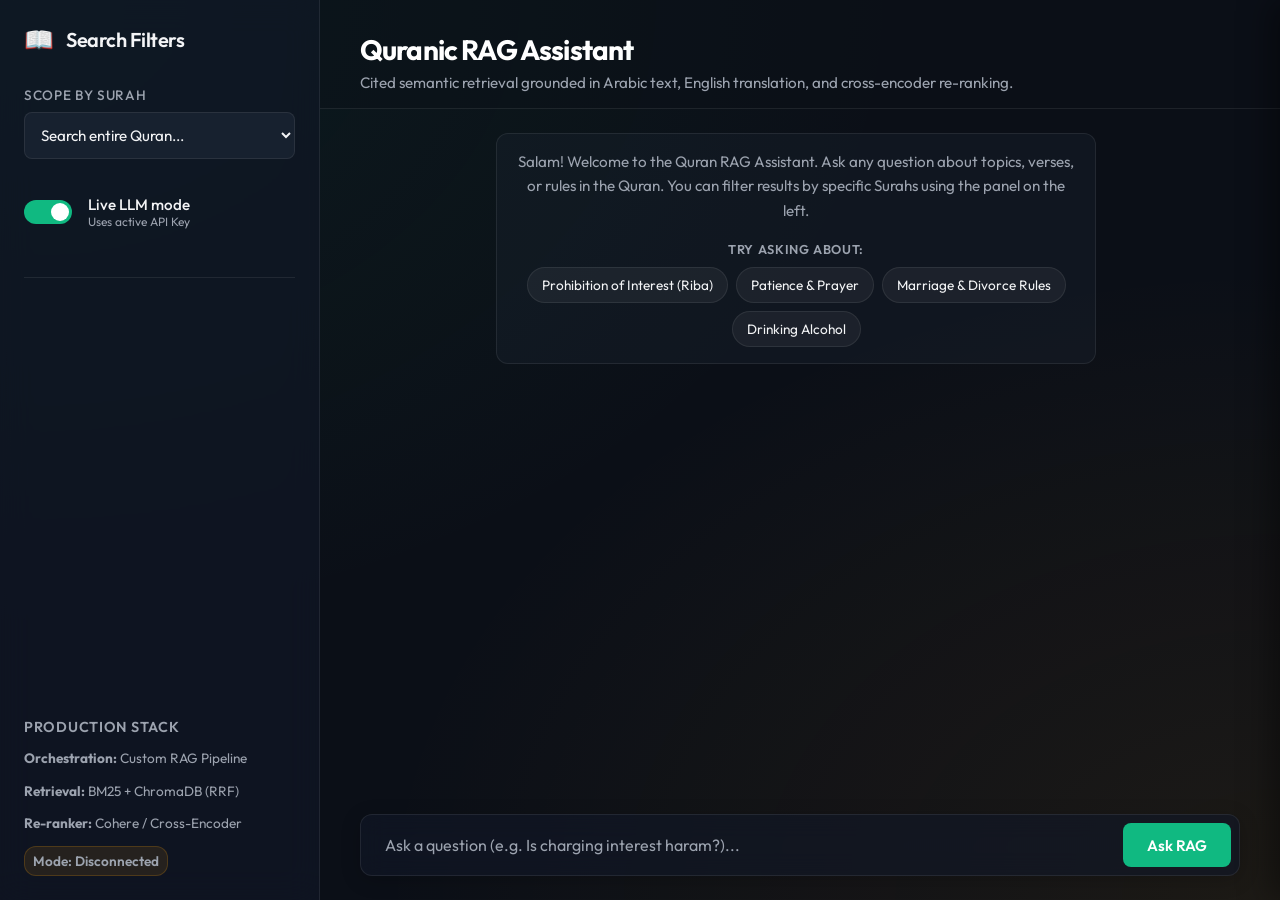
==== api/static/index.html @ c71220da "feat: implement end-to-end Quran RAG pipeline including ingestion, thematic chunking, vector storage" ====
<!DOCTYPE html>
<html lang="en">
<head>
    <meta charset="UTF-8">
    <meta name="viewport" content="width=device-width, initial-scale=1.0">
    <title>Quran RAG Assistant — Cited Retrieval & Semantic Search</title>
    <meta name="description" content="Explore the Quran with bilingual semantic search and cited RAG answers grounded in Arabic, English, and Ibn Kathir Tafsir.">
    <!-- Google Fonts -->
    <link rel="preconnect" href="https://fonts.googleapis.com">
    <link rel="preconnect" href="https://fonts.gstatic.com" crossorigin>
    <link href="https://fonts.googleapis.com/css2?family=Amiri:ital@0;1&family=Outfit:wght@300;400;500;600;700&display=swap" rel="stylesheet">
    <link rel="stylesheet" href="style.css">
</head>
<body>
    <div class="app-container">
        <!-- Sidebar: Control Panel & Settings -->
        <aside class="sidebar">
            <div class="sidebar-header">
                <div class="logo-icon">📖</div>
                <h2>Search Filters</h2>
            </div>
            
            <div class="control-group">
                <label for="surah-select">Scope by Surah</label>
                <select id="surah-select">
                    <option value="">Search entire Quran...</option>
                    <!-- Options populated dynamically -->
                </select>
            </div>

            <div class="control-group toggle-group">
                <label class="switch">
                    <input type="checkbox" id="live-rag-toggle" checked>
                    <span class="slider round"></span>
                </label>
                <div class="toggle-label">
                    <span>Live LLM mode</span>
                    <small>Uses active API Key</small>
                </div>
            </div>

            <div class="sidebar-divider"></div>

            <div class="about-section">
                <h3>Production Stack</h3>
                <p><strong>Orchestration:</strong> Custom RAG Pipeline</p>
                <p><strong>Retrieval:</strong> BM25 + ChromaDB (RRF)</p>
                <p><strong>Re-ranker:</strong> Cohere / Cross-Encoder</p>
                <p class="mode-badge" id="env-badge">Mode: Checking...</p>
            </div>
        </aside>

        <!-- Main Chat / Search Area -->
        <main class="main-content">
            <header class="app-header">
                <h1>Quranic RAG Assistant</h1>
                <p>Cited semantic retrieval grounded in Arabic text, English translation, and cross-encoder re-ranking.</p>
            </header>

            <div class="chat-wrapper">
                <div class="chat-log" id="chat-log">
                    <!-- Initial Welcome Message -->
                    <div class="message system-message">
                        <div class="bubble">
                            <p>Salam! Welcome to the Quran RAG Assistant. Ask any question about topics, verses, or rules in the Quran. You can filter results by specific Surahs using the panel on the left.</p>
                            <p class="suggestions-title">Try asking about:</p>
                            <div class="suggestion-chips">
                                <button onclick="setQuery('Is charging interest on loans haram?')">Prohibition of Interest (Riba)</button>
                                <button onclick="setQuery('Seek help through patience and prayer.')">Patience & Prayer</button>
                                <button onclick="setQuery('What are the rules of marriage and divorce?')">Marriage & Divorce Rules</button>
                                <button onclick="setQuery('Is drinking alcohol haram?')">Drinking Alcohol</button>
                            </div>
                        </div>
                    </div>
                </div>

                <!-- Input box -->
                <div class="input-container">
                    <form id="query-form" class="input-form">
                        <input type="text" id="query-input" placeholder="Ask a question (e.g. Is charging interest haram?)..." required autocomplete="off">
                        <button type="submit" id="submit-btn" class="send-btn">
                            <span>Ask RAG</span>
                        </button>
                    </form>
                </div>
            </div>
        </main>

        <!-- Slide-out inspector panel: retrieved verses explorer -->
        <section class="inspector-panel" id="inspector-panel">
            <div class="inspector-header">
                <h3>Citation & Context Inspector</h3>
                <button class="close-btn" onclick="toggleInspector(false)">&times;</button>
            </div>
            <div class="inspector-body" id="inspector-body">
                <p class="empty-state">Select a RAG response to inspect the exact retrieved verses, translations, and commentaries.</p>
            </div>
        </section>
    </div>

    <!-- App JS -->
    <script src="app.js"></script>
</body>
</html>
---- api/static/style.css ----
/* Premium Obsidian-Dark & Glassmorphic CSS Styling */
:root {
    --bg-obsidian: #0b0f17;
    --bg-panel: rgba(17, 24, 39, 0.65);
    --bg-chat-user: rgba(16, 185, 129, 0.15);
    --bg-chat-bot: rgba(31, 41, 55, 0.5);
    --accent-emerald: #10b981;
    --accent-emerald-hover: #059669;
    --accent-gold: #f59e0b;
    --accent-gold-rgb: 245, 158, 11;
    --border-glass: rgba(255, 255, 255, 0.08);
    --text-primary: #f3f4f6;
    --text-secondary: #9ca3af;
    --font-sans: 'Outfit', sans-serif;
    --font-arabic: 'Amiri', serif;
}

* {
    box-sizing: border-box;
    margin: 0;
    padding: 0;
}

body {
    background-color: var(--bg-obsidian);
    background-image: 
        radial-gradient(at 0% 0%, rgba(16, 185, 129, 0.08) 0px, transparent 50%),
        radial-gradient(at 100% 100%, rgba(245, 158, 11, 0.08) 0px, transparent 50%);
    color: var(--text-primary);
    font-family: var(--font-sans);
    height: 100vh;
    overflow: hidden;
}

/* Main Layout Grid */
.app-container {
    display: flex;
    width: 100vw;
    height: 100vh;
    position: relative;
}

/* Sidebar Styling */
.sidebar {
    width: 320px;
    background: var(--bg-panel);
    backdrop-filter: blur(16px);
    -webkit-backdrop-filter: blur(16px);
    border-right: 1px solid var(--border-glass);
    padding: 24px;
    display: flex;
    flex-direction: column;
    flex-shrink: 0;
    z-index: 10;
}

.sidebar-header {
    display: flex;
    align-items: center;
    gap: 12px;
    margin-bottom: 32px;
}

.logo-icon {
    font-size: 24px;
}

.sidebar h2 {
    font-size: 1.25rem;
    font-weight: 600;
    letter-spacing: -0.025em;
    color: var(--text-primary);
}

.control-group {
    margin-bottom: 24px;
    display: flex;
    flex-direction: column;
    gap: 8px;
}

.control-group label {
    font-size: 0.85rem;
    font-weight: 500;
    color: var(--text-secondary);
    text-transform: uppercase;
    letter-spacing: 0.05em;
}

select {
    background: rgba(31, 41, 55, 0.6);
    border: 1px solid var(--border-glass);
    color: var(--text-primary);
    padding: 12px;
    border-radius: 8px;
    font-family: var(--font-sans);
    font-size: 0.95rem;
    cursor: pointer;
    transition: all 0.2s ease;
    outline: none;
}

select:focus {
    border-color: var(--accent-emerald);
    box-shadow: 0 0 0 2px rgba(16, 185, 129, 0.2);
}

/* Toggle Switch */
.toggle-group {
    flex-direction: row;
    align-items: center;
    gap: 16px;
    margin-top: 12px;
}

.switch {
    position: relative;
    display: inline-block;
    width: 48px;
    height: 24px;
    flex-shrink: 0;
}

.switch input {
    opacity: 0;
    width: 0;
    height: 0;
}

.slider {
    position: absolute;
    cursor: pointer;
    top: 0;
    left: 0;
    right: 0;
    bottom: 0;
    background-color: rgba(75, 85, 99, 0.5);
    transition: .3s;
}

.slider:before {
    position: absolute;
    content: "";
    height: 18px;
    width: 18px;
    left: 3px;
    bottom: 3px;
    background-color: white;
    transition: .3s;
}

input:checked + .slider {
    background-color: var(--accent-emerald);
}

input:checked + .slider:before {
    transform: translateX(24px);
}

.slider.round {
    border-radius: 24px;
}

.slider.round:before {
    border-radius: 50%;
}

.toggle-label {
    display: flex;
    flex-direction: column;
}

.toggle-label span {
    font-size: 0.95rem;
    font-weight: 500;
}

.toggle-label small {
    font-size: 0.75rem;
    color: var(--text-secondary);
}

.sidebar-divider {
    height: 1px;
    background: var(--border-glass);
    margin: 24px 0;
}

.about-section {
    margin-top: auto;
    display: flex;
    flex-direction: column;
    gap: 12px;
}

.about-section h3 {
    font-size: 0.9rem;
    font-weight: 600;
    text-transform: uppercase;
    letter-spacing: 0.05em;
    color: var(--text-secondary);
}

.about-section p {
    font-size: 0.85rem;
    color: var(--text-secondary);
    line-height: 1.5;
}

.mode-badge {
    align-self: flex-start;
    padding: 4px 8px;
    border-radius: 12px;
    font-size: 0.75rem;
    font-weight: 600;
    background: rgba(245, 158, 11, 0.1);
    color: var(--accent-gold);
    border: 1px solid rgba(245, 158, 11, 0.2);
}

.mode-badge.live {
    background: rgba(16, 185, 129, 0.1);
    color: var(--accent-emerald);
    border: 1px solid rgba(16, 185, 129, 0.2);
}

/* Main Content Area */
.main-content {
    flex-grow: 1;
    display: flex;
    flex-direction: column;
    height: 100%;
    z-index: 5;
}

.app-header {
    padding: 32px 40px 16px;
    border-bottom: 1px solid var(--border-glass);
    background: rgba(11, 15, 23, 0.4);
}

.app-header h1 {
    font-size: 1.75rem;
    font-weight: 700;
    letter-spacing: -0.03em;
    margin-bottom: 6px;
    background: linear-gradient(135deg, #ffffff 30%, var(--accent-emerald) 100%);
    -webkit-background-clip: text;
    -webkit-text-fill-color: transparent;
}

.app-header p {
    font-size: 0.95rem;
    color: var(--text-secondary);
}

/* Chat Section */
.chat-wrapper {
    flex-grow: 1;
    display: flex;
    flex-direction: column;
    overflow: hidden;
    padding: 24px 40px;
    position: relative;
}

.chat-log {
    flex-grow: 1;
    overflow-y: auto;
    padding-right: 8px;
    display: flex;
    flex-direction: column;
    gap: 24px;
    scroll-behavior: smooth;
}

/* Custom Scrollbar for Chat */
.chat-log::-webkit-scrollbar {
    width: 6px;
}
.chat-log::-webkit-scrollbar-track {
    background: transparent;
}
.chat-log::-webkit-scrollbar-thumb {
    background: rgba(255, 255, 255, 0.1);
    border-radius: 4px;
}
.chat-log::-webkit-scrollbar-thumb:hover {
    background: rgba(255, 255, 255, 0.2);
}

/* Chat Messages */
.message {
    display: flex;
    max-width: 80%;
    animation: fadeInUp 0.3s ease forwards;
}

.message.user-message {
    align-self: flex-end;
}

.message.bot-message {
    align-self: flex-start;
}

.message.system-message {
    align-self: center;
    max-width: 600px;
    text-align: center;
}

.message .bubble {
    padding: 16px 20px;
    border-radius: 12px;
    font-size: 1rem;
    line-height: 1.6;
}

.message.user-message .bubble {
    background: var(--bg-chat-user);
    border: 1px solid rgba(16, 185, 129, 0.25);
    border-bottom-right-radius: 2px;
    color: var(--text-primary);
}

.message.bot-message .bubble {
    background: var(--bg-chat-bot);
    border: 1px solid var(--border-glass);
    border-bottom-left-radius: 2px;
    color: var(--text-primary);
    box-shadow: 0 4px 12px rgba(0, 0, 0, 0.15);
}

.message.system-message .bubble {
    background: rgba(31, 41, 55, 0.3);
    border: 1px solid var(--border-glass);
    color: var(--text-secondary);
    font-size: 0.95rem;
}

/* Suggestion Chips */
.suggestions-title {
    margin-top: 16px;
    font-size: 0.8rem;
    text-transform: uppercase;
    letter-spacing: 0.05em;
    font-weight: 600;
    color: var(--text-secondary);
    margin-bottom: 8px;
}

.suggestion-chips {
    display: flex;
    flex-wrap: wrap;
    gap: 8px;
    justify-content: center;
    margin-top: 8px;
}

.suggestion-chips button {
    background: rgba(255, 255, 255, 0.05);
    border: 1px solid var(--border-glass);
    color: var(--text-primary);
    padding: 8px 14px;
    border-radius: 20px;
    font-size: 0.85rem;
    font-family: var(--font-sans);
    cursor: pointer;
    transition: all 0.2s ease;
}

.suggestion-chips button:hover {
    background: rgba(16, 185, 129, 0.1);
    border-color: var(--accent-emerald);
    color: var(--accent-emerald);
    transform: translateY(-1px);
}

/* Answer Output Elements */
.rag-answer {
    display: flex;
    flex-direction: column;
    gap: 16px;
}

.rag-citation {
    display: inline-flex;
    align-items: center;
    gap: 8px;
    background: rgba(245, 158, 11, 0.1);
    color: var(--accent-gold);
    border: 1px solid rgba(245, 158, 11, 0.25);
    padding: 6px 12px;
    border-radius: 6px;
    font-size: 0.9rem;
    font-weight: 600;
    align-self: flex-start;
    cursor: pointer;
    transition: all 0.2s ease;
}

.rag-citation:hover {
    background: rgba(245, 158, 11, 0.18);
    transform: scale(1.02);
}

.rag-arabic {
    font-family: var(--font-arabic);
    font-size: 1.45rem;
    line-height: 2.1;
    direction: rtl;
    text-align: right;
    color: #e2e8f0;
    padding: 12px;
    border-right: 3px solid var(--accent-gold);
    background: rgba(255, 255, 255, 0.02);
    border-radius: 4px;
}

.rag-english {
    font-style: italic;
    color: var(--text-secondary);
    padding-left: 12px;
    border-left: 3px solid var(--accent-emerald);
}

.rag-text {
    line-height: 1.6;
    margin-top: 8px;
}

.rag-meta-footer {
    display: flex;
    justify-content: space-between;
    font-size: 0.8rem;
    color: var(--text-secondary);
    border-top: 1px solid var(--border-glass);
    padding-top: 12px;
    margin-top: 8px;
}

/* Input Area styling */
.input-container {
    margin-top: 24px;
    background: var(--bg-panel);
    backdrop-filter: blur(12px);
    border: 1px solid var(--border-glass);
    border-radius: 12px;
    padding: 8px;
    box-shadow: 0 4px 20px rgba(0, 0, 0, 0.2);
}

.input-form {
    display: flex;
    gap: 8px;
    width: 100%;
}

.input-form input {
    flex-grow: 1;
    background: transparent;
    border: none;
    outline: none;
    color: var(--text-primary);
    font-family: var(--font-sans);
    font-size: 1rem;
    padding: 12px 16px;
}

.input-form input::placeholder {
    color: var(--text-secondary);
}

.send-btn {
    background: var(--accent-emerald);
    color: white;
    border: none;
    outline: none;
    padding: 12px 24px;
    border-radius: 8px;
    font-family: var(--font-sans);
    font-size: 0.95rem;
    font-weight: 600;
    cursor: pointer;
    transition: all 0.2s ease;
}

.send-btn:hover {
    background: var(--accent-emerald-hover);
    transform: translateY(-1px);
}

/* Loading state */
.loading-bubble {
    display: flex;
    align-items: center;
    gap: 6px;
    padding: 16px 20px !important;
}

.dot {
    width: 8px;
    height: 8px;
    background: var(--text-secondary);
    border-radius: 50%;
    animation: bounce 1.2s infinite ease-in-out;
}

.dot:nth-child(2) {
    animation-delay: 0.2s;
}

.dot:nth-child(3) {
    animation-delay: 0.4s;
}

/* Inspector Slide-out Panel */
.inspector-panel {
    width: 450px;
    background: var(--bg-panel);
    backdrop-filter: blur(24px);
    -webkit-backdrop-filter: blur(24px);
    border-left: 1px solid var(--border-glass);
    height: 100%;
    display: flex;
    flex-direction: column;
    position: absolute;
    right: -450px; /* Hidden by default */
    top: 0;
    z-index: 100;
    box-shadow: -10px 0 30px rgba(0, 0, 0, 0.4);
    transition: right 0.3s cubic-bezier(0.16, 1, 0.3, 1);
}

.inspector-panel.open {
    right: 0;
}

.inspector-header {
    padding: 24px;
    border-bottom: 1px solid var(--border-glass);
    display: flex;
    justify-content: space-between;
    align-items: center;
}

.inspector-header h3 {
    font-size: 1.1rem;
    font-weight: 600;
    color: var(--accent-gold);
}

.close-btn {
    background: transparent;
    border: none;
    color: var(--text-secondary);
    font-size: 1.75rem;
    cursor: pointer;
    transition: color 0.2s ease;
}

.close-btn:hover {
    color: var(--text-primary);
}

.inspector-body {
    flex-grow: 1;
    overflow-y: auto;
    padding: 24px;
    display: flex;
    flex-direction: column;
    gap: 20px;
}

.inspector-body::-webkit-scrollbar {
    width: 6px;
}
.inspector-body::-webkit-scrollbar-thumb {
    background: rgba(255, 255, 255, 0.1);
    border-radius: 4px;
}

.empty-state {
    color: var(--text-secondary);
    font-size: 0.95rem;
    line-height: 1.6;
    text-align: center;
    margin-top: 40px;
}

/* Card layout inside Inspector */
.verse-inspect-card {
    background: rgba(255, 255, 255, 0.02);
    border: 1px solid var(--border-glass);
    border-radius: 8px;
    padding: 16px;
    display: flex;
    flex-direction: column;
    gap: 12px;
}

.card-ref {
    font-size: 0.85rem;
    font-weight: 700;
    color: var(--accent-gold);
    display: flex;
    justify-content: space-between;
}

.card-ref span.confidence {
    background: rgba(16, 185, 129, 0.1);
    color: var(--accent-emerald);
    padding: 2px 6px;
    border-radius: 4px;
    font-weight: 500;
}

.card-arabic {
    font-family: var(--font-arabic);
    font-size: 1.35rem;
    line-height: 2.0;
    direction: rtl;
    text-align: right;
    color: #f1f5f9;
}

.card-english {
    font-size: 0.95rem;
    line-height: 1.5;
    color: var(--text-primary);
}

.card-tafsir {
    border-top: 1px solid var(--border-glass);
    padding-top: 12px;
    display: flex;
    flex-direction: column;
    gap: 4px;
}

.card-tafsir h4 {
    font-size: 0.8rem;
    text-transform: uppercase;
    letter-spacing: 0.05em;
    color: var(--text-secondary);
}

.card-tafsir p {
    font-size: 0.9rem;
    line-height: 1.5;
    color: var(--text-secondary);
}

.card-themes {
    display: flex;
    flex-wrap: wrap;
    gap: 6px;
    margin-top: 4px;
}

.card-themes span {
    background: rgba(255, 255, 255, 0.05);
    color: var(--text-secondary);
    font-size: 0.75rem;
    padding: 2px 8px;
    border-radius: 12px;
}

/* Animations */
@keyframes fadeInUp {
    from {
        opacity: 0;
        transform: translateY(10px);
    }
    to {
        opacity: 1;
        transform: translateY(0);
    }
}

@keyframes bounce {
    0%, 100% {
        transform: translateY(0);
    }
    50% {
        transform: translateY(-6px);
    }
}

/* Responsive constraints */
@media(max-width: 1024px) {
    .sidebar {
        display: none;
    }
    
    .inspector-panel {
        width: 100%;
        right: -100%;
    }
}
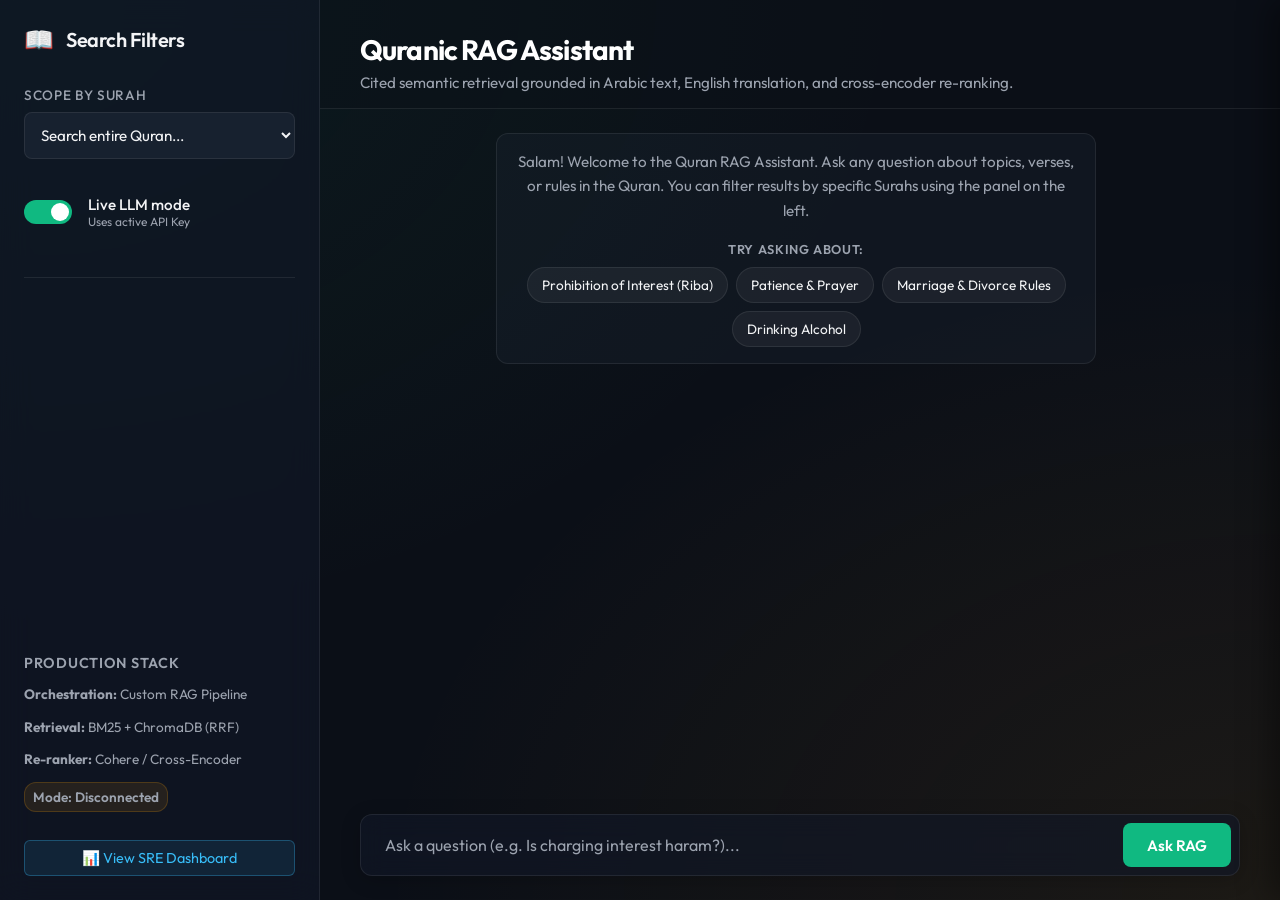
==== commit 90872af5: "feat: implement automated RAG evaluation pipeline with CI integration and real-time observability da" ====
--- a/api/static/index.html
+++ b/api/static/index.html
@@ -47,6 +47,9 @@
                 <p><strong>Retrieval:</strong> BM25 + ChromaDB (RRF)</p>
                 <p><strong>Re-ranker:</strong> Cohere / Cross-Encoder</p>
                 <p class="mode-badge" id="env-badge">Mode: Checking...</p>
+                <div style="margin-top: 1rem;">
+                    <a href="/dashboard.html" style="display: block; text-align: center; background: rgba(56, 189, 248, 0.1); color: #38bdf8; text-decoration: none; padding: 0.5rem; border-radius: 6px; border: 1px solid rgba(56, 189, 248, 0.3); font-size: 0.9rem; transition: background 0.2s;">📊 View SRE Dashboard</a>
+                </div>
             </div>
         </aside>
 
